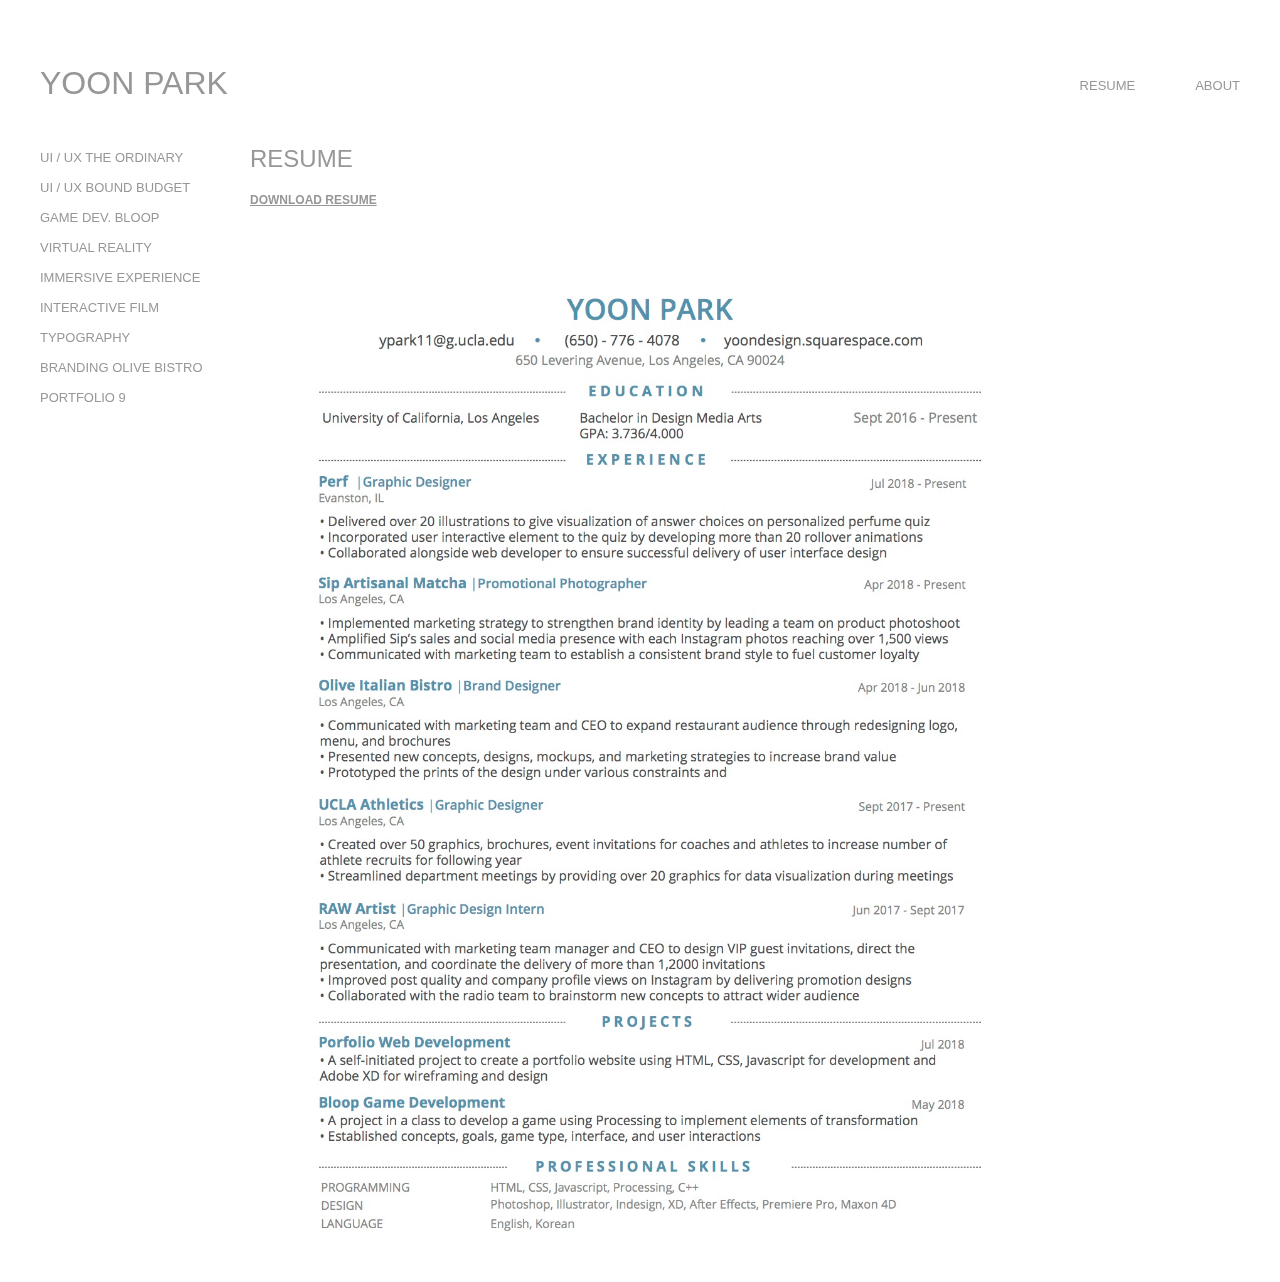
==== page1.html @ 9dbf35da "Update page1.html" ====
<html>
    <head>
        <title>Yoon Hwa Park</title>
        
        
        
        <link rel="stylesheet" type="text/css" href="style.css">
        <link href="https://fonts.googleapis.com/css?family=Quicksand" rel="stylesheet">
    
        <script src="https://ajax.googleapis.com/ajax/libs/jquery/3.3.1/jquery.min.js"></script>
    
    </head>
    
    <body>
        <div id="website-contraint" class="toshow" style="display:none;">
            
            <div id="website-title">
                <a href="index.html">YOON PARK</a>
            </div>
            <div id="about">
                <a href="">ABOUT</a>
            </div> 
            
            <div id="resume">
                <a href="resume.html">RESUME</a>
            </div>  
            
            <div class="clear"></div>
            
            <div class="side-menu-constraint">
                <p><a href="page3.html">UI / UX THE ORDINARY</a></p>
                <p><a href="page2.html">UI / UX BOUND BUDGET</a></p>
                <p><a href="page4.html">GAME DEV. BLOOP</a></p>
                <p><a href="page5.html">VIRTUAL REALITY</a></p>
                <p><a href="page6.html">IMMERSIVE EXPERIENCE</a></p>
                <p><a href="page7.html">INTERACTIVE FILM</a></p>
                <p><a href="page8.html">TYPOGRAPHY</a></p>
                <p><a href="page9.html">BRANDING OLIVE BISTRO</a></p>
                <p>PORTFOLIO 9</p>
            </div>
            
            
            <!--PORTFOLIO 1 CONTENT-->
            
            <!--PORTFOLIO 1 CONTENT-->
            
            <div id="portfolio-1-content-container">
                <div id="title-1">
                    RESUME
                </div>
                
                <div class="clear"></div>
                
                <div id="resume-download">
                    <a href="resume.pdf" download>DOWNLOAD RESUME</a>
                </div>
                
                <div class="clear"></div>
                
                <div id="resume-img">
                    <img src="resume.jpg"
                </div>
                
 
            
            <script type"text/javascript">
                
                $(document).ready(function () {
                    
                    $('div.toshow').fadeIn(1100);
                    //$('div.toshow').show(2200);
                    //$('div.toshow').slideDown("slow");
                    
                });
                
                $(window).scroll(function() {
                    $('div.pageTrans').fadeIn(1000);
                });
            
            </script>
    
            
            
        </div>
        
        
    
    
    
</html>
---- style.css ----
.clear{
    clear:both;
}

body{
    font-family: 'Josefin Sans', sans-serif;
    color:#777777;
}

a:link{
    color:#777777;
    text-decoration: none;
}
a:visited{
    color:#777777;
}

a:hover{
    color:#494949;
    font-weight: bold;
}

#website-contraint{
    width: 1200px;
    height: 39px;
    margin: 0 auto;
    margin-top:65px;
}

#website-title{
    font-size: 32px;
    position: relative;
    float: left;
}
#website-title a:hover{
    font-weight: normal;
    color:#777777;
}

#resume{
    position:relative;
    float:right;
    padding-top: 12.5px;
    padding-right: 10px;
    font-size: 13px;
}

#about{
    position:relative;
    float:right;
    padding-top: 12.5px;
    padding-left: 50px;
    font-size: 13px;
}

.side-menu-constraint{
    margin-top: 33.8px;
    width:210px;
    position:relative;
    float:left;
    font-size:13px;
    line-height: 17px;
}


img{
    max-width:100%;
    max-height: :100%;
}
#image-constraint{
    width:990px;
    height:557.68px;
    float:right;
    margin-top:33.8px;
}

.img-container{
    float:right;
    width:300px;
    height:180px;
    padding: 10px;
    float:right;
}

/*WELCOME INTRO PAGE*/


#intro-name a:link{
    color:#66a5d6;
    
}

#intro-name a:visited{
    color:#66a5d6;
    
}

#intro-name a:hover{
    color:#494949;
}

#intro-name{
    font-size: 32px;
    position: relative;
    float: left;
    font-weight:bold;
}

#intro-body{
    margin-top: 33.8px;
    width:724px;
    height: 200px;
    position:relative;
    float:left;
    font-size:30px;
    font-weight:500;
    line-height: 38px;
}

#line{
    background-color:#c6c6c6;
    margin-top: 280px;
    margin-bottom:1px;
    height:1px;
    width:1067.26px;
}

#line-bottom{
    background-color:#c6c6c6;
    height:1px;
    width:1067.26px;
    margin-top:1px;
}


#date{
    font-size:13px;
    margin:none;
    padding-left: 8px;
}




/*PORTFOLIO 1 STYLE SHEET*/
#resume-img{
    margin-top: 40px;
    margin-bottom: 120px;
    width: 800px;
}

#resume-download{
    float:left;
    margin-top:20px;
    font-size: 12px;
    font-weight:bolder;
    text-decoration: underline;
}



/*PORTFOLIO 1 STYLE SHEET*/

#portfolio-1-content-container{
    float:right;
    position:relative;
    width:990px;
    height:557.68px;
    float:right;
    margin-top:43px;
}

#title-1{
    float:left;
    font-size: 24px;
}

#title-1-content{
    float:left;
    margin-top:20px;
    font-size: 14px;
    width: 550px;
    letter-spacing: none;
    font-weight:lighter;
    line-height: 17px;
}

#title-1-pic{
    float:left;
    margin-top: 60px;
    width:990px;
    height:1000px;
    background-color:grey;
}

#line-breaker{
    background-color:#c6c6c6;
    height:1px;
    width:990px;
    margin-top:30px;
    margin-bottom:10px;
}
#line-breaker-bottom{
    background-color:#c6c6c6;
    height:1px;
    width:990px;
    margin-top:10px;
    margin-bottom: 30px;
}

.img-breaks{
    margin: 8px 0px;
}


/*SLIDER*/
.slides{
    float: left;
    width: 400px;
    padding: none 23px;
    
}

button{
    background-color: #777777; 
    border: none;
    color: white;
    padding: 10px 15px;
    text-align: center;
    text-decoration: none;
    display: inline-block;
    border-radius: 8px;
    font-size: 15px;
    -webkit-transition-duration: 0.4s; /* Safari */
    transition-duration: 0.4s;
    margin: 10px;
}

button:hover {
    background-color: slateblue; /* Green */
    color: white;
    cursor:pointer;
}





#button-1{
    float:left;
    margin-top: 280px;
    margin-left: none;;
    margin-right: none;
    padding-right:none;
}

.format{
    margin:5px;
    padding: auto;
}

#button-position{
    margin-top: 18px;
    margin-left: 90px;
}

#button-position-bound{
    margin-top: 18px;
    margin-left: 90px;
}

/*OLIVE BISTRO*/
#olive-link{
    text-decoration: underline;
    font-style: italic;
}

#olive-link a:visited{
    color: #236ea0;
}
#olive-link a:hover{
    color: #4593c6;
}
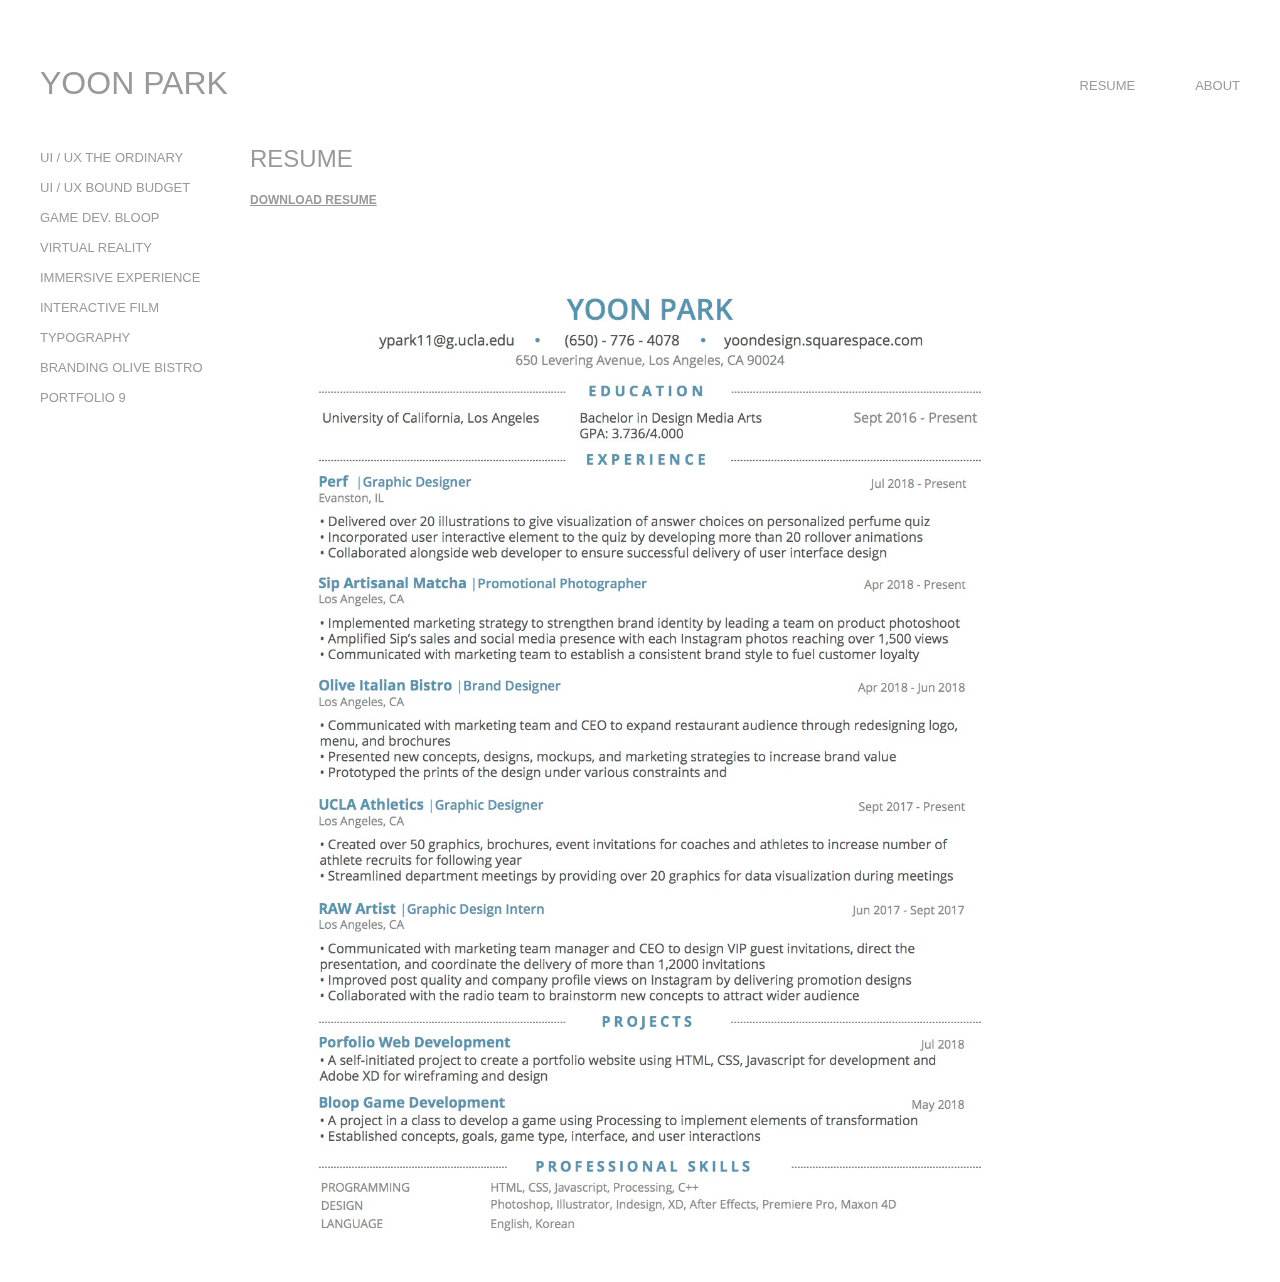
==== commit 3146b47a: "Update page1.html" ====
--- a/page1.html
+++ b/page1.html
@@ -58,9 +58,10 @@
                 <div class="clear"></div>
                 
                 <div id="resume-img">
-                    <img src="resume.jpg"
+                    <img src="resume.jpg">
                 </div>
                 
+            </div>
  
             
             <script type"text/javascript">
@@ -79,9 +80,8 @@
             
             </script>
     
-            
-            
         </div>
+    </body>
         
         
     
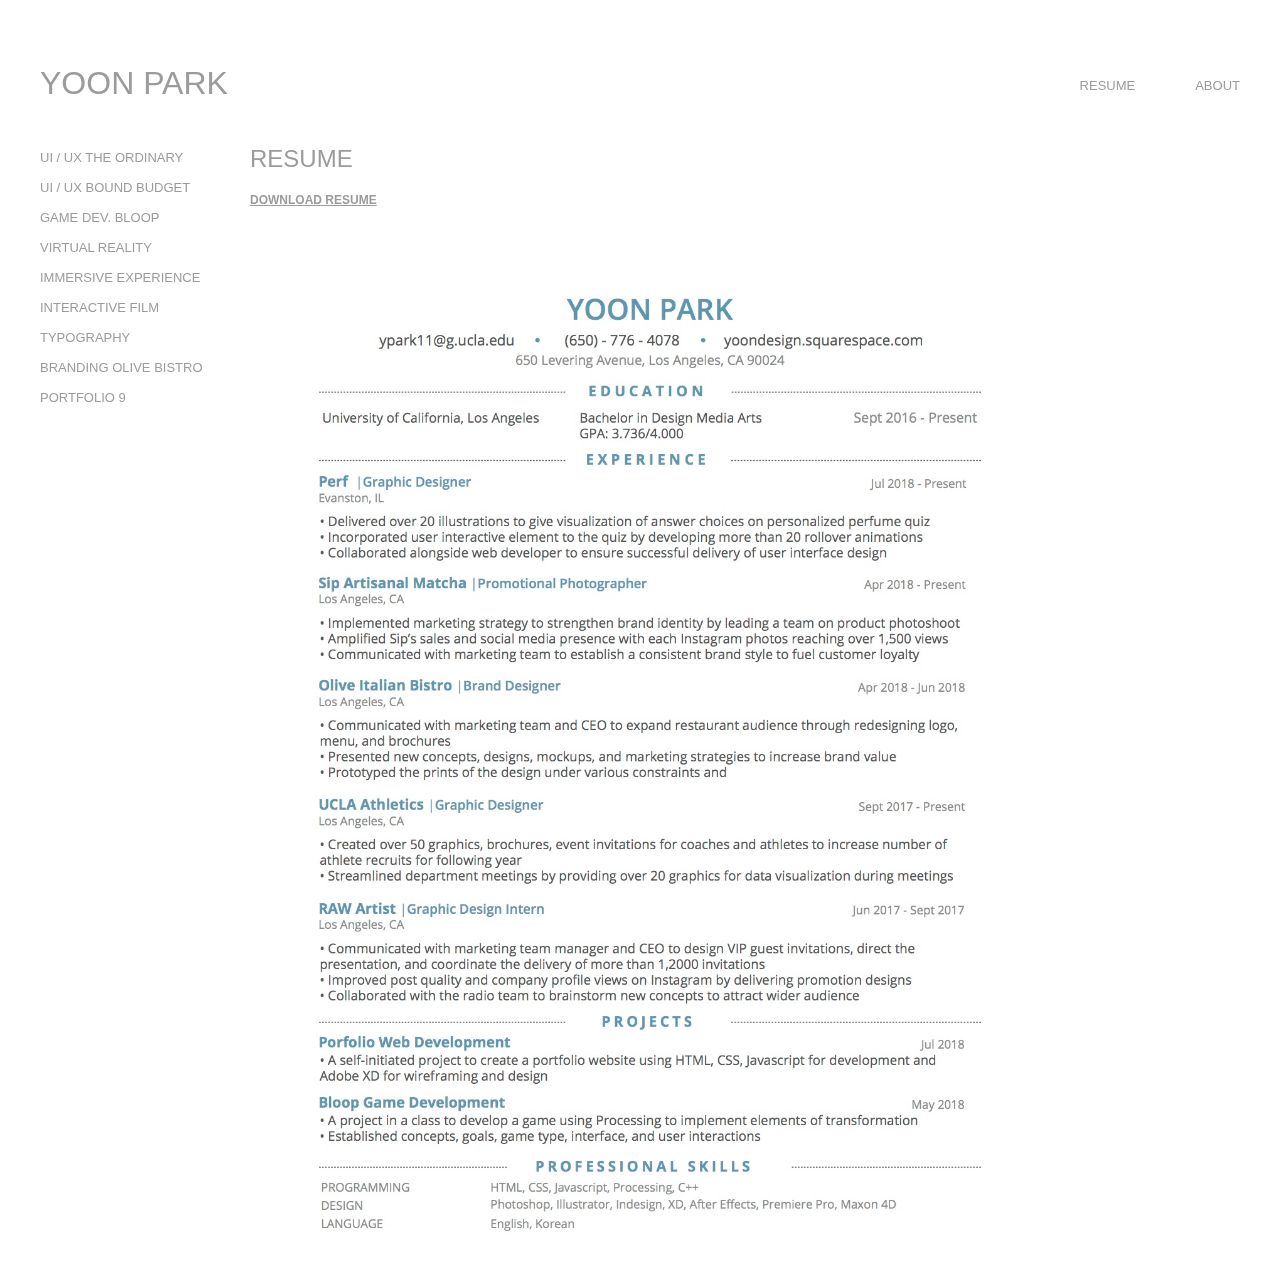
==== commit 373a1750: "Update page1.html" ====
--- a/page1.html
+++ b/page1.html
@@ -62,6 +62,7 @@
                 </div>
                 
             </div>
+        </div>
  
             
             <script type"text/javascript">
@@ -80,7 +81,6 @@
             
             </script>
     
-        </div>
     </body>
         
         
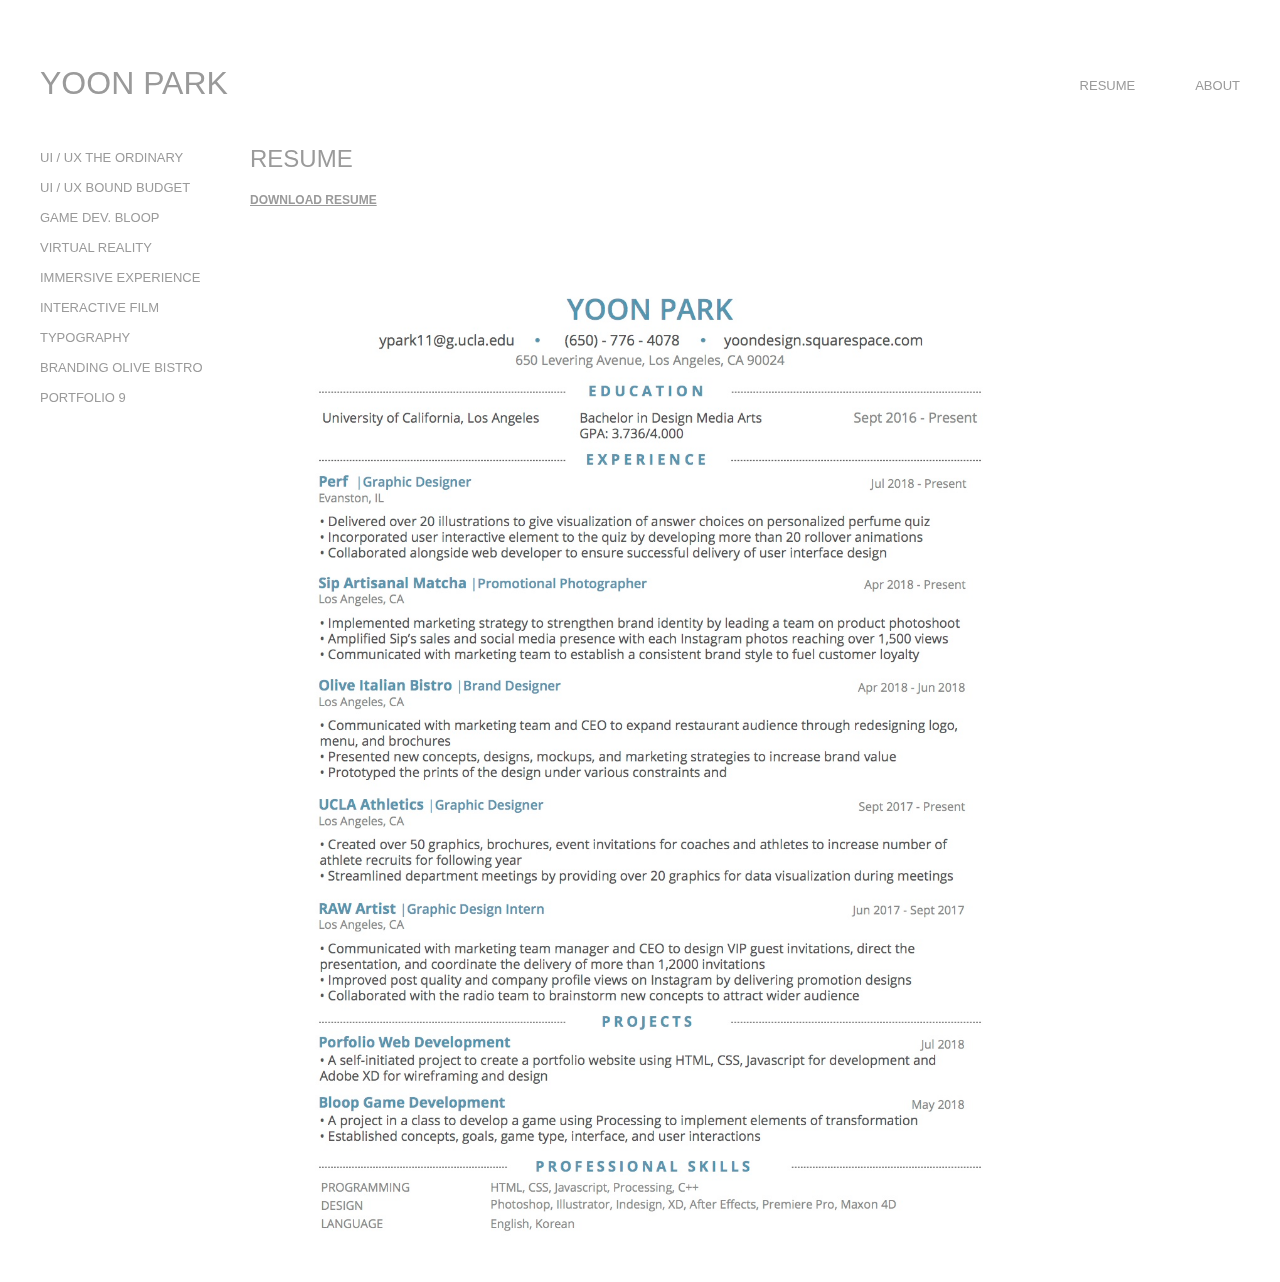
==== commit b20a9c71: "Update page1.html" ====
--- a/page1.html
+++ b/page1.html
@@ -22,7 +22,7 @@
             </div> 
             
             <div id="resume">
-                <a href="resume.html">RESUME</a>
+                <a href="page1.html">RESUME</a>
             </div>  
             
             <div class="clear"></div>
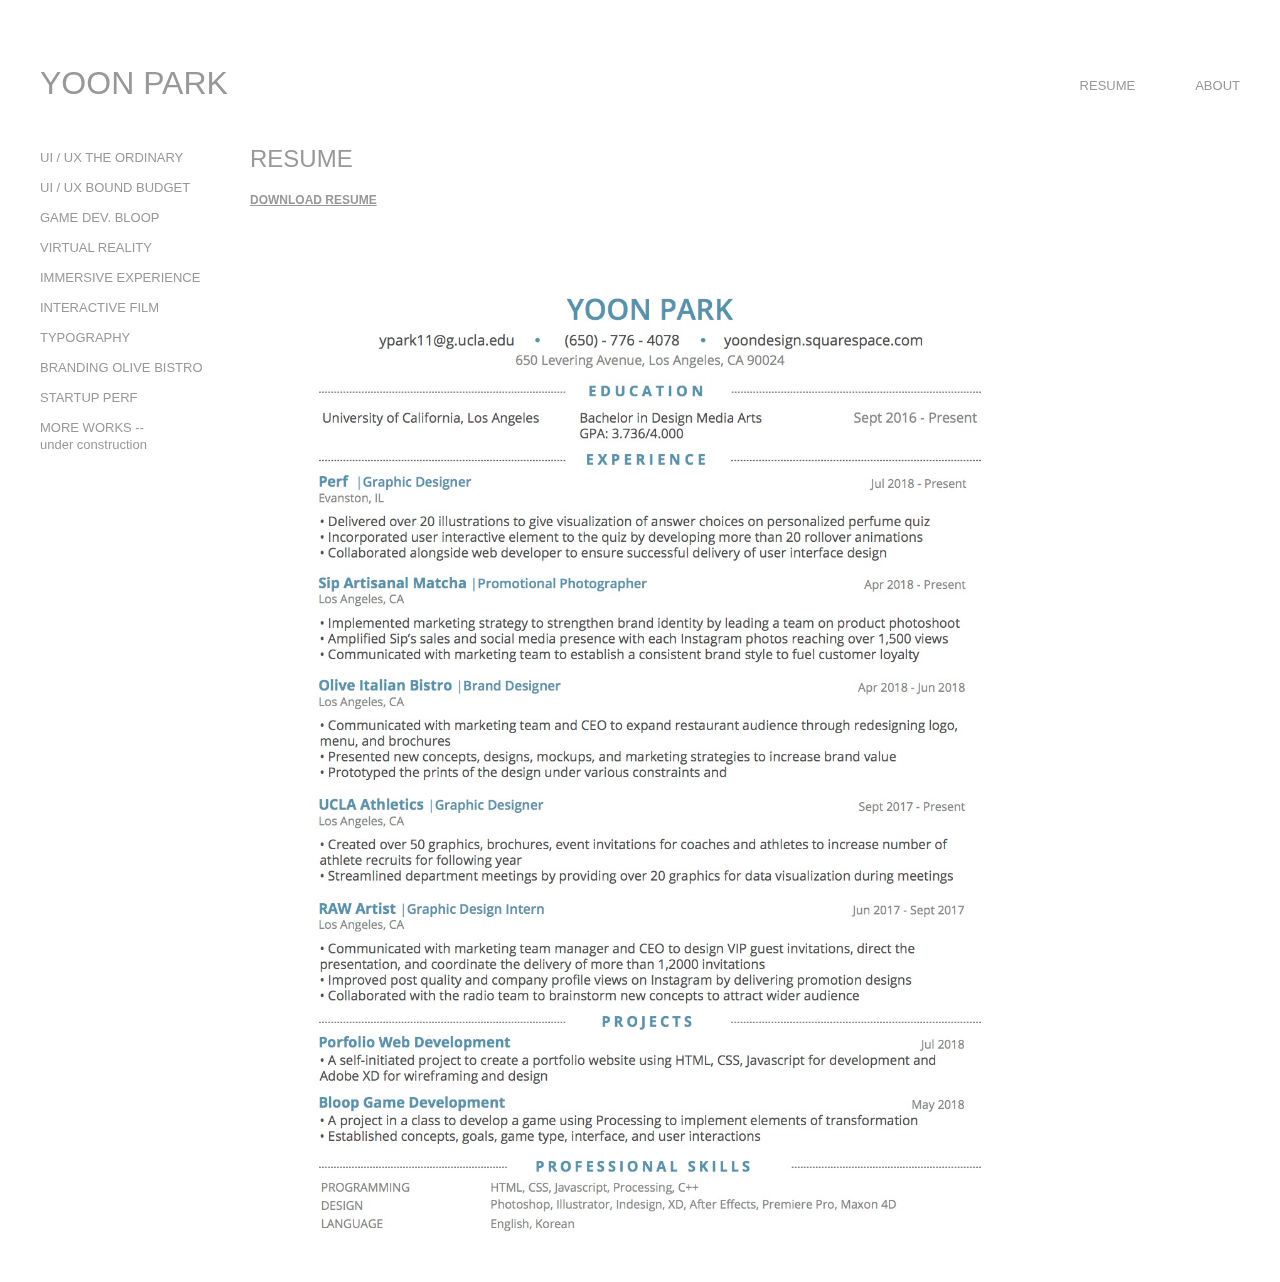
==== commit 380b5d5c: "Update page1.html" ====
--- a/page1.html
+++ b/page1.html
@@ -1,6 +1,6 @@
 <html>
     <head>
-        <title>Yoon Hwa Park</title>
+        <title>YOON PARK</title>
         
         
         
@@ -36,7 +36,8 @@
                 <p><a href="page7.html">INTERACTIVE FILM</a></p>
                 <p><a href="page8.html">TYPOGRAPHY</a></p>
                 <p><a href="page9.html">BRANDING OLIVE BISTRO</a></p>
-                <p>PORTFOLIO 9</p>
+                <p><a href="page11.html">STARTUP PERF</a></p>
+                <p><a href="">MORE WORKS --<br> under construction</a></p>
             </div>
             
             
--- a/style.css
+++ b/style.css
@@ -81,7 +81,7 @@
     width:300px;
     height:180px;
     padding: 10px;
-    float:right;
+    
 }
 
 /*WELCOME INTRO PAGE*/
@@ -284,11 +284,132 @@
     color: #4593c6;
 }
 
-
-
-
-
-
-
-
-
+/*MORE WORKS PAGE*/
+#new-image-constraint{
+    width:1200px;
+    height:557.68px;
+    float:left;
+    margin-top:33.8px;
+}
+
+.new-img-container{
+    float:left;
+    width:280px;
+    height:180px;
+    padding: 10px;
+    
+}
+.container:hover .overlay{
+    opacity:1;
+}
+
+.new-image{
+    display: block;
+    width: 100%;
+    height: auto;
+}
+
+.overlay{
+    position: absolute;
+    top:0;
+    bottom:0;
+    left:0;
+    right:0;
+    height: 100%;
+    width: 100%;
+    opacity:0;
+    transition:0.5s ease;
+    background-color:lightslategrey;
+}
+
+.text{
+    color:white;
+    font-size: 20px;
+    position: absolute;
+    top:50%;
+    bottom:50%;
+    -webkit-transform:translate(-50%,50%);
+    -ms-transform:translate(-50%,-50%);
+    text-align: center;
+}
+.container{
+    position: relative;
+    width:50%;
+}
+
+#more-works{
+    padding-left: 10px;
+    padding-bottom: 30px;
+    padding-top: 15px;
+    font-size:20px;
+}
+
+* {
+    box-sizing: border-box;
+}
+.zoom {
+    transition: transform .2s;
+}
+
+.zoom:hover {
+    -ms-transform: scale(1.5); /* IE 9 */
+    -webkit-transform: scale(1.5); /* Safari 3-8 */
+    transform: scale(1.013); 
+}
+
+#about-section{
+    float:left;
+    padding-top: 5px;
+    font-size: 20px;
+    font-family: 'Quicksand';
+    font-weight: 600;
+    line-height: 1.3;
+}
+
+.color-change{
+    color:#78b2db;
+}
+
+#about-margin{
+    float: left;
+    padding-right: 30px;
+}
+
+#about-text{
+    padding-top: 8px;
+}
+
+.fa-instagram {
+    float: right;
+    padding-right: 20px;
+    color: white;
+}
+
+.fa-linkedin {
+    float: right;
+    color: white;
+    padding-right: 37px;
+}
+
+.contact {
+    float: left;
+    font-size: 15px;
+    line-height: 0.8;
+}
+.static {
+  position:absolute;
+  background: white;
+
+}
+
+.static:hover {
+    position:absolute;
+  opacity:0;
+    cursor:url(cursor-change.png),auto;
+}
+
+
+
+
+
+
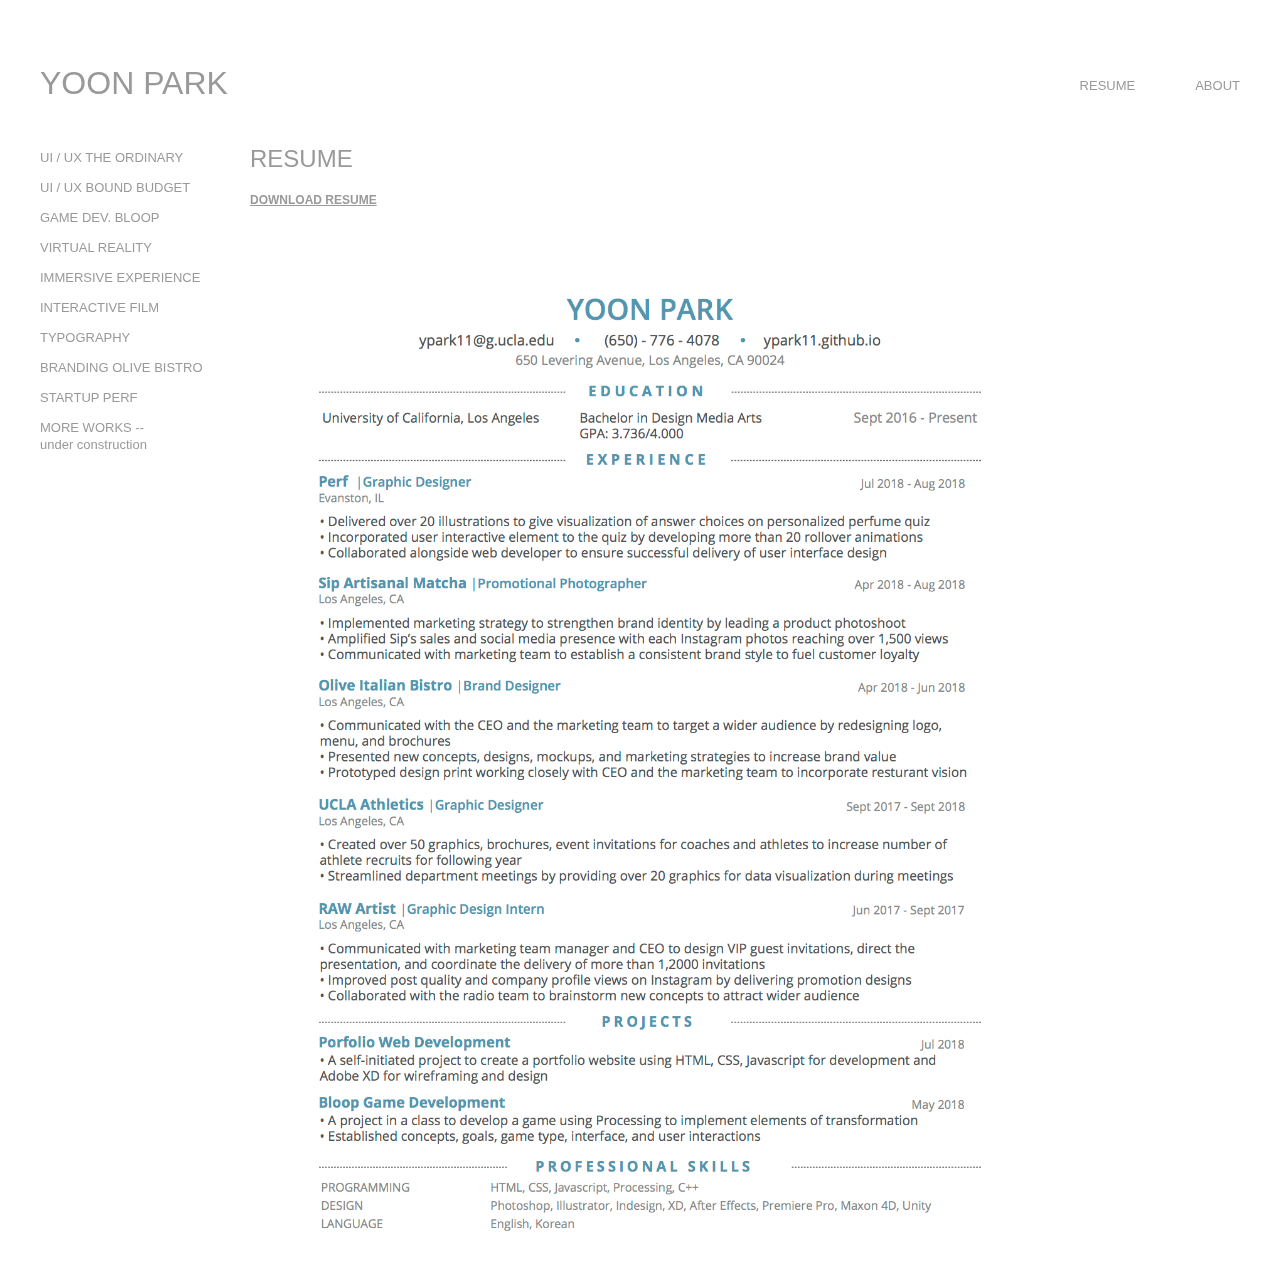
==== commit f04020a3: "Update page1.html" ====
--- a/page1.html
+++ b/page1.html
@@ -18,7 +18,7 @@
                 <a href="index.html">YOON PARK</a>
             </div>
             <div id="about">
-                <a href="">ABOUT</a>
+                <a href="page10.html">ABOUT</a>
             </div> 
             
             <div id="resume">
--- a/style.css
+++ b/style.css
@@ -367,7 +367,7 @@
 }
 
 .color-change{
-    color:#78b2db;
+    color:#93b1c4;
 }
 
 #about-margin{
@@ -391,6 +391,7 @@
     padding-right: 37px;
 }
 
+
 .contact {
     float: left;
     font-size: 15px;
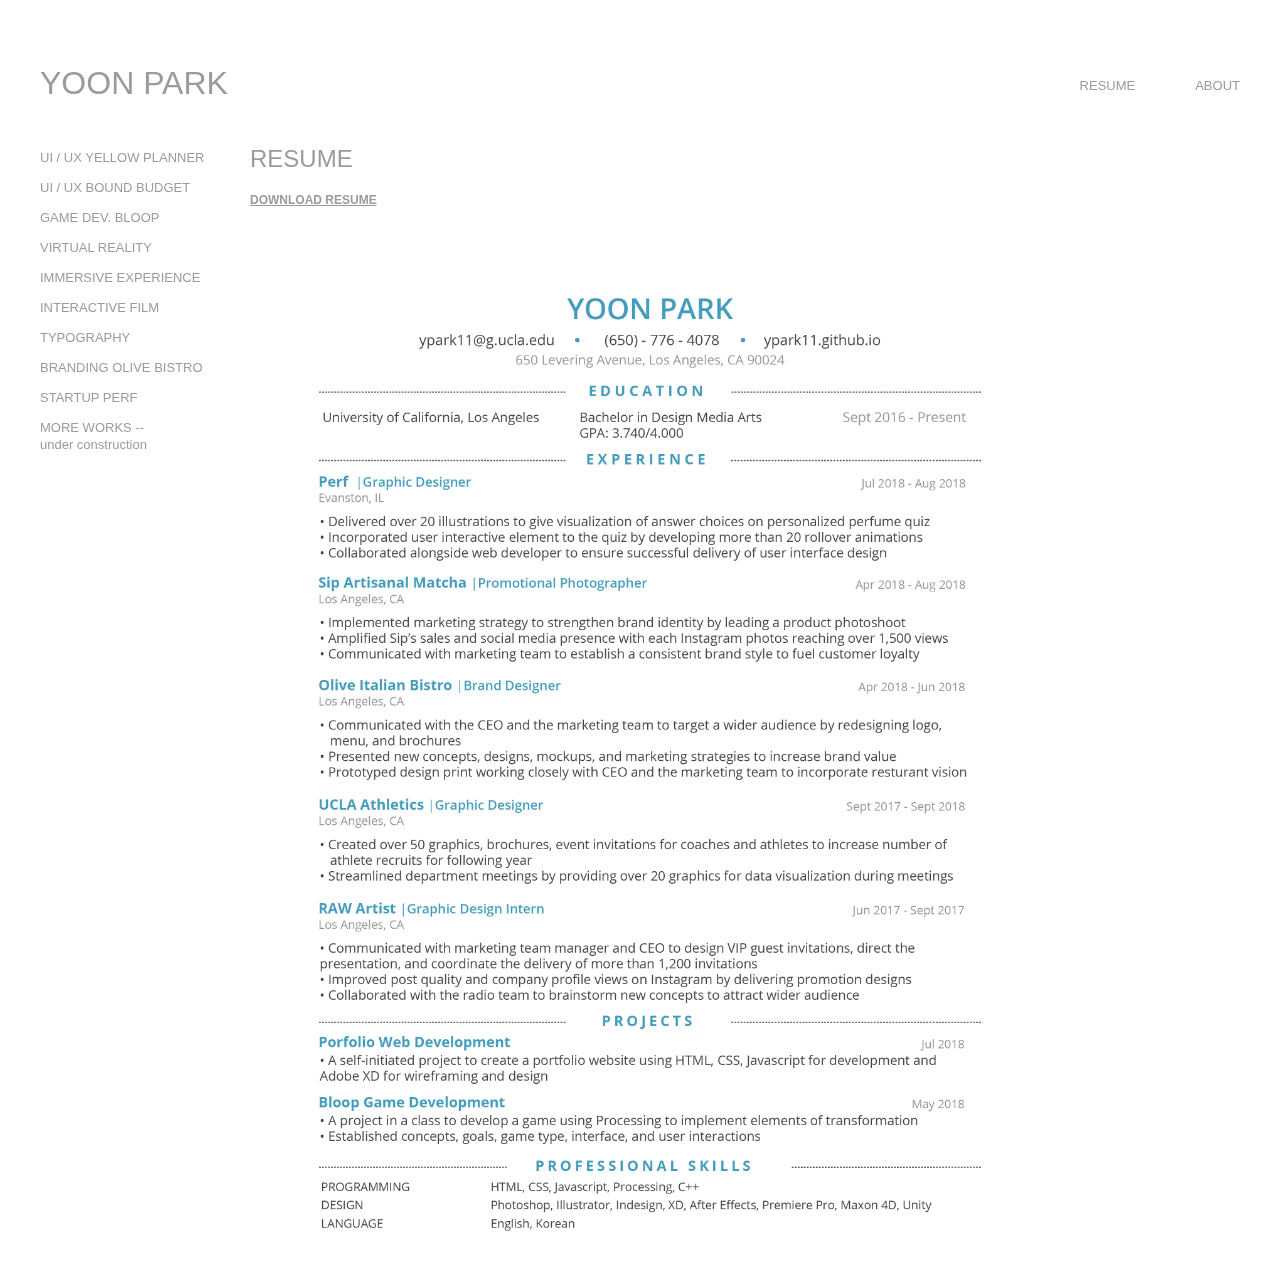
==== commit 6178b22d: "Update page1.html" ====
--- a/page1.html
+++ b/page1.html
@@ -28,7 +28,7 @@
             <div class="clear"></div>
             
             <div class="side-menu-constraint">
-                <p><a href="page3.html">UI / UX THE ORDINARY</a></p>
+                <p><a href="page3.html">UI / UX YELLOW PLANNER</a></p>
                 <p><a href="page2.html">UI / UX BOUND BUDGET</a></p>
                 <p><a href="page4.html">GAME DEV. BLOOP</a></p>
                 <p><a href="page5.html">VIRTUAL REALITY</a></p>
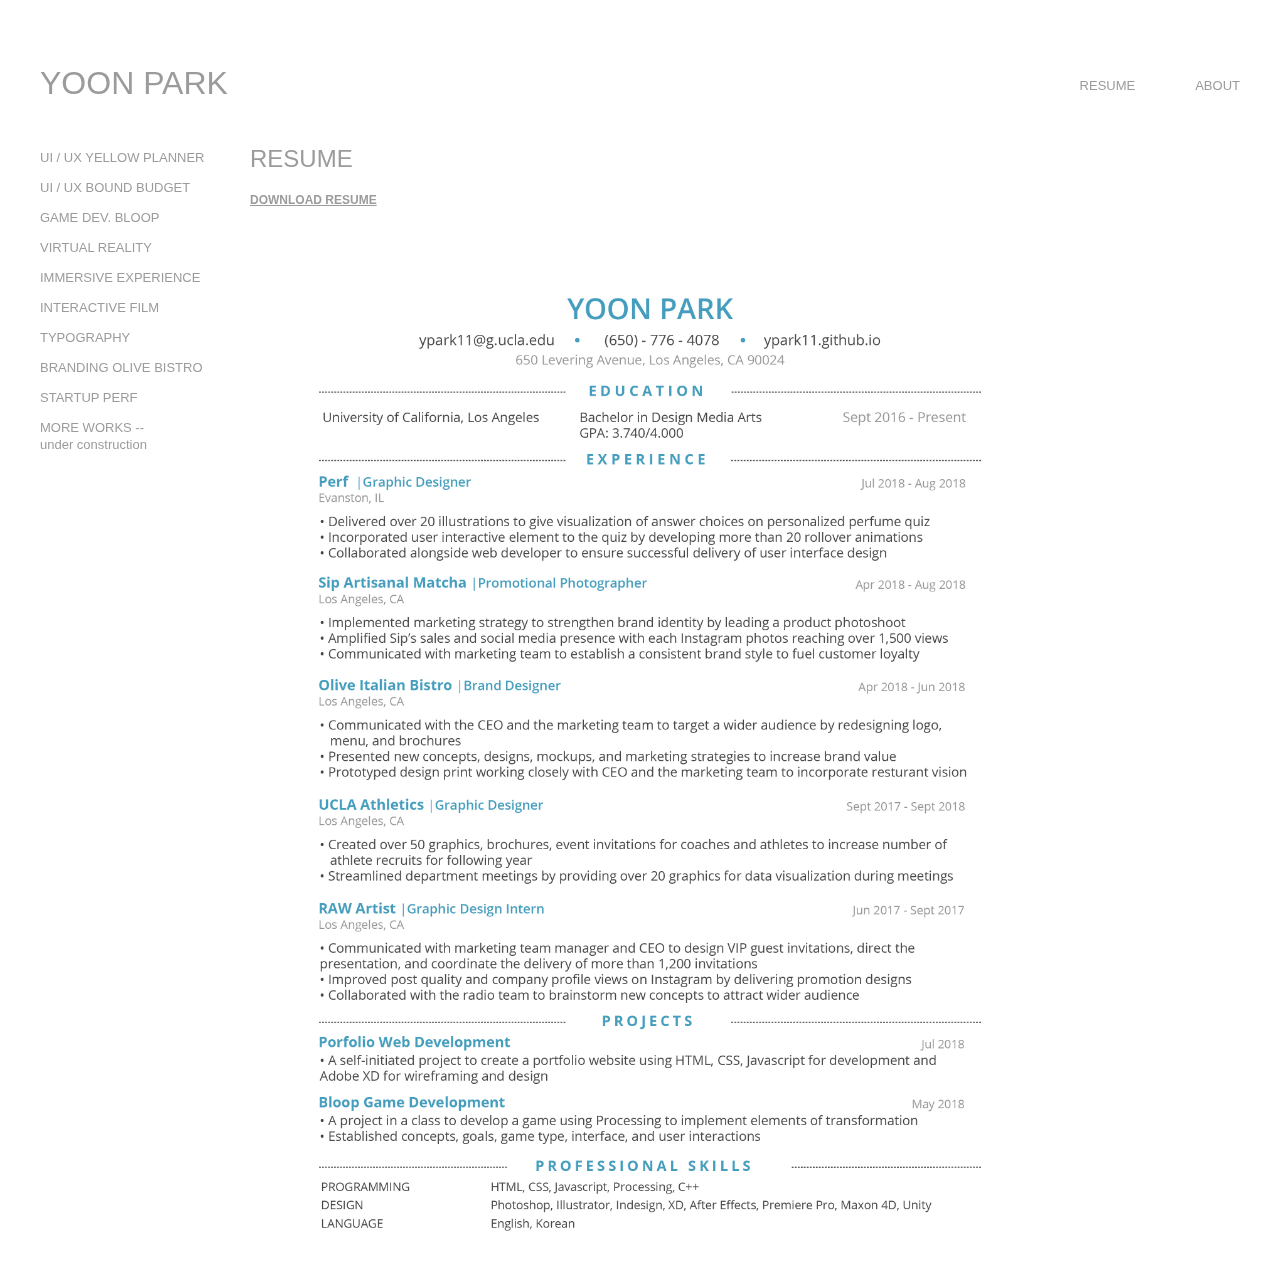
==== commit 6a459f4a: "Update page1.html" ====
--- a/page1.html
+++ b/page1.html
@@ -28,7 +28,7 @@
             <div class="clear"></div>
             
             <div class="side-menu-constraint">
-                <p><a href="page3.html">UI / UX YELLOW PLANNER</a></p>
+                <p><a href="https://designbyyoon.github.io/designbyyoon.gitub.io/">UI / UX YELLOW PLANNER</a></p>
                 <p><a href="page2.html">UI / UX BOUND BUDGET</a></p>
                 <p><a href="page4.html">GAME DEV. BLOOP</a></p>
                 <p><a href="page5.html">VIRTUAL REALITY</a></p>
